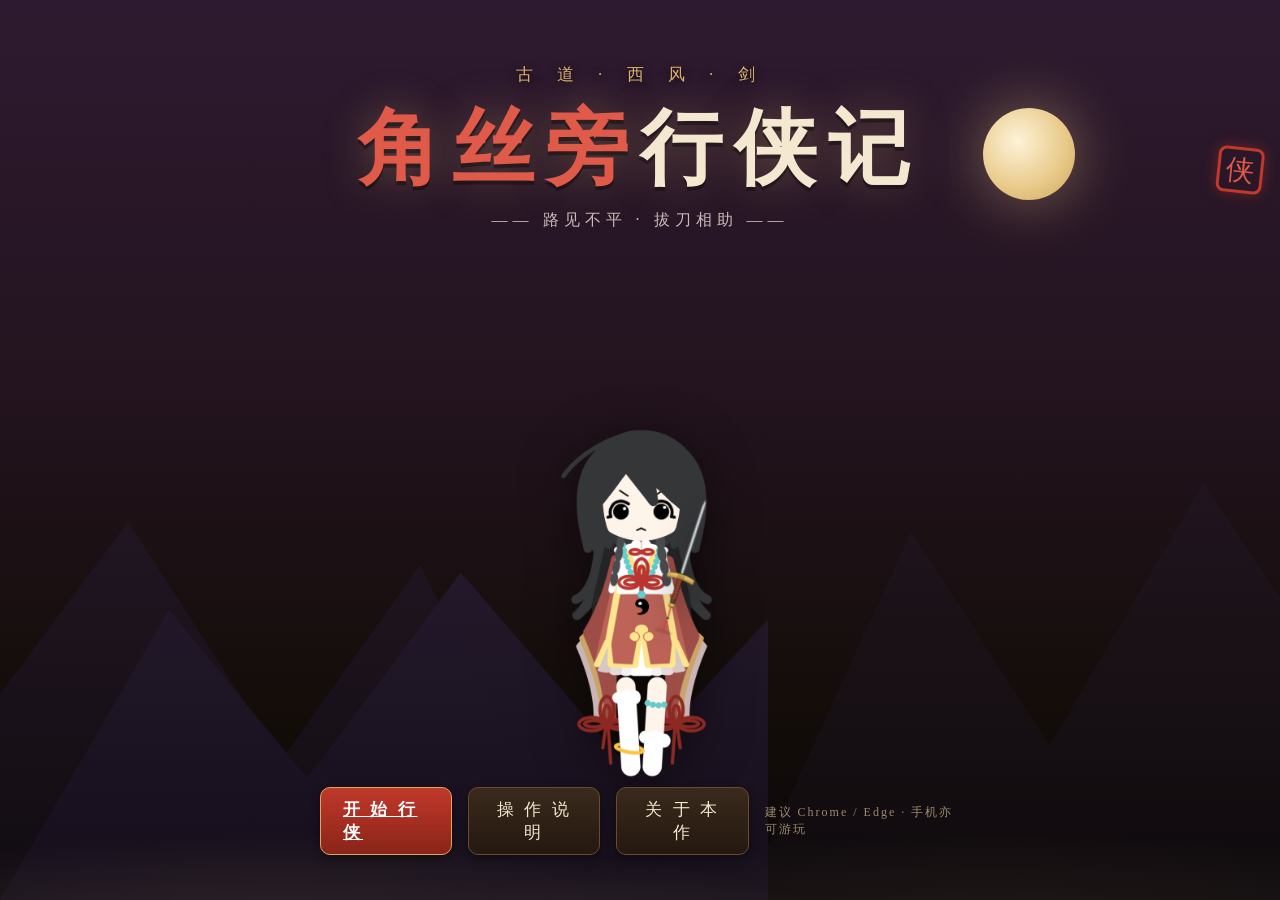
==== index.html @ 9d7b0a97 "游戏《角丝旁行侠记》：第一章三战剧情、Q版立绘与场景、WebAudio音效，可部署到静态托管" ====
﻿<!DOCTYPE html>
<html lang="zh-CN">
<head>
<meta charset="UTF-8">
<meta name="viewport" content="width=device-width, initial-scale=1.0, user-scalable=no">
<title>角丝旁行侠记</title>
<link rel="icon" href="data:image/svg+xml,%3Csvg xmlns='http://www.w3.org/2000/svg' viewBox='0 0 100 100'%3E%3Crect width='100' height='100' rx='18' fill='%23a83232'/%3E%3Ctext x='50' y='72' font-size='64' text-anchor='middle' fill='%23f4e9d0' font-family='KaiTi,serif'%3E%E4%BE%A0%3C/text%3E%3C/svg%3E">
<link rel="stylesheet" href="css/style.css">
</head>
<body>

<div class="title-screen">
  <div class="mountains">
    <div class="mountain"></div>
    <div class="mountain m2"></div>
    <div class="mountain m3"></div>
    <div class="moon"></div>
    <div class="fog"></div>
  </div>

  <div class="title-main">
    <div class="logo-small">古 道 · 西 风 · 剑</div>
    <h1 class="logo-title"><span class="accent">角丝旁</span>行侠记</h1>
    <div class="logo-sub">—— 路见不平 · 拔刀相助 ——</div>
    <div class="logo-seal">侠</div>
  </div>

  <div class="title-hero">
    <img class="hero-art" src="assets/hero.png" alt="角丝旁">
    <img class="sword-art" src="assets/sword.png" alt="普通剑">
  </div>

  <div class="title-menu">
    <a class="btn primary" href="game.html">开 始 行 侠</a>
    <button class="btn" id="btnHelp">操 作 说 明</button>
    <button class="btn" id="btnAbout">关 于 本 作</button>
    <div class="hint">建议 Chrome / Edge · 手机亦可游玩</div>
  </div>
</div>

<!-- 操作说明 -->
<div class="modal-mask" id="helpModal">
  <div class="modal">
    <h2>操 作 说 明</h2>
    <div class="line">
      · <b>← → 或 A D</b>：左右移动<br>
      · <b>空格 / J / 点击</b>：挥剑<br>
      · <b>手机</b>：左下 ◀ ▶ 移动，右下「拔剑」攻击<br>
      · 击败三波强敌：<small>古道山贼 → 众贼来犯 → 黑风寨主</small><br>
      · 行侠仗义，血量归零则再战一场
    </div>
    <div class="actions"><button class="btn primary small" id="helpClose">明 白 了</button></div>
  </div>
</div>

<!-- 关于 -->
<div class="modal-mask" id="aboutModal">
  <div class="modal">
    <h2>关 于 本 作</h2>
    <div class="line">
      <b>《角丝旁行侠记》</b>—— 一部武侠画风的横版剧情小游戏。<br><br>
      主角 <b>角丝旁</b>，是一名红衣女剑修。行走江湖，最见不得欺压良善之事——路见不平，拔刀相助。<br><br>
      立绘与场景均为手绘风格素材，音效由 WebAudio 实时合成，全程离线可用。
    </div>
    <div class="actions"><button class="btn primary small" id="aboutClose">关 闭</button></div>
  </div>
</div>

<script src="js/audio.js?v=1"></script>
<script>
(function () {
  var help = document.getElementById("helpModal");
  var about = document.getElementById("aboutModal");
  document.getElementById("btnHelp").addEventListener("click", function () { help.classList.add("open"); AudioSys.click(); });
  document.getElementById("btnAbout").addEventListener("click", function () { about.classList.add("open"); AudioSys.click(); });
  document.getElementById("helpClose").addEventListener("click", function () { help.classList.remove("open"); });
  document.getElementById("aboutClose").addEventListener("click", function () { about.classList.remove("open"); });
  [help, about].forEach(function (m) {
    m.addEventListener("click", function (ev) { if (ev.target === m) m.classList.remove("open"); });
  });
  function unlock() { AudioSys.init(); }
  window.addEventListener("pointerdown", unlock, { once: true });
})();
</script>
</body>
</html>
---- css/style.css ----
/* ============================================================
   《角丝旁行侠记》样式
   ============================================================ */
:root {
  --ink: #2b2018;
  --paper: #f4e9d0;
  --gold: #d9b06a;
  --red: #a83232;
  --dark: #1a1410;
}
* { box-sizing: border-box; margin: 0; padding: 0; }
html, body { height: 100%; }
body {
  font-family: "KaiTi", "STKaiti", "KaiTi_GB2312", "Microsoft YaHei", serif;
  background: #120d0a;
  color: var(--paper);
  overflow: hidden;
  user-select: none;
  -webkit-user-select: none;
  touch-action: manipulation;
}
img { -webkit-user-drag: none; }

/* ---------- 通用按钮 ---------- */
.btn {
  font-family: inherit;
  font-size: 17px;
  letter-spacing: 3px;
  color: var(--paper);
  background: linear-gradient(#3a2a1c, #241810);
  border: 1px solid #6b4a2f;
  border-radius: 10px;
  padding: 10px 22px;
  cursor: pointer;
  box-shadow: 0 3px 10px rgba(0,0,0,.4);
  transition: transform .12s, box-shadow .12s, filter .12s;
}
.btn:hover { transform: translateY(-2px); box-shadow: 0 6px 16px rgba(0,0,0,.5); filter: brightness(1.12); }
.btn:active { transform: translateY(0); }
.btn.primary {
  background: linear-gradient(#c0392b, #8a2418);
  border-color: #e0a45a;
  color: #fff;
  font-weight: bold;
}
.btn.small { font-size: 14px; padding: 6px 14px; letter-spacing: 2px; }

/* ============================================================
   标题页
   ============================================================ */
.title-screen {
  position: fixed; inset: 0;
  overflow: hidden;
  background: linear-gradient(#2e1a30 0%, #241420 40%, #140d0a 78%, #0a0705 100%);
}
.mountains { position: absolute; inset: 0; }
.mountain {
  position: absolute; bottom: 0;
  width: 60vw; height: 52vh;
  background: linear-gradient(#2a1e34, #160f1c);
  clip-path: polygon(0 100%, 22% 38%, 40% 74%, 60% 30%, 82% 72%, 100% 40%, 100% 100%);
  opacity: .9;
}
.mountain.m2 { left: -14vw; transform: scaleX(-1); height: 60vh; opacity: .55; }
.mountain.m3 { right: -18vw; height: 66vh; opacity: .35; }
.moon {
  position: absolute; top: 12%; right: 16%;
  width: 92px; height: 92px; border-radius: 50%;
  background: radial-gradient(circle at 38% 36%, #fdf3d8, #e8c886 60%, #c9a65f);
  box-shadow: 0 0 60px rgba(232,200,134,.45);
}
.fog {
  position: absolute; left: -20%; right: -20%; bottom: -8vh; height: 22vh;
  background: radial-gradient(50% 100% at 30% 100%, rgba(190,160,120,.22), transparent 70%),
              radial-gradient(50% 100% at 70% 100%, rgba(190,160,120,.16), transparent 70%);
}
.title-main { position: absolute; top: 7%; left: 50%; transform: translateX(-50%); text-align: center; z-index: 6; width: 92vw; }
.logo-small { color: var(--gold); font-size: 17px; letter-spacing: 10px; text-shadow: 0 2px 8px rgba(0,0,0,.6); }
.logo-title {
  margin-top: 8px;
  font-size: clamp(42px, 7.5vw, 82px);
  letter-spacing: 12px;
  color: var(--paper);
  text-shadow: 0 4px 0 rgba(0,0,0,.35), 0 0 40px rgba(217,176,106,.35);
}
.logo-title .accent { color: #e05a4a; }
.logo-sub { margin-top: 6px; color: #cbb; font-size: 16px; letter-spacing: 5px; }
.logo-seal {
  position: absolute; right: -34px; top: 50%;
  width: 46px; height: 46px;
  border: 3px solid #c0392b; border-radius: 8px;
  color: #e05a4a; font-size: 28px; line-height: 42px; text-align: center;
  transform: rotate(6deg); box-shadow: 0 0 14px rgba(192,57,43,.4);
}
.title-hero { position: absolute; left: 50%; bottom: 13%; transform: translateX(-52%); height: 40vh; z-index: 4; }
.title-hero .hero-art { height: 100%; filter: drop-shadow(0 10px 24px rgba(0,0,0,.5)); }
.title-hero .sword-art {
  position: absolute; height: 42%;
  left: 62%; top: 18%;
  transform: rotate(18deg);
  filter: drop-shadow(0 6px 14px rgba(0,0,0,.55));
  animation: floatSword 3.4s ease-in-out infinite;
}
@keyframes floatSword {
  0%, 100% { transform: rotate(18deg) translateY(0); }
  50% { transform: rotate(12deg) translateY(-10px); }
}
.title-menu {
  position: absolute; left: 50%; bottom: 5%; transform: translateX(-50%);
  display: flex; gap: 16px; z-index: 7; align-items: center;
}
.title-menu .hint { color: #9a8a70; font-size: 12px; letter-spacing: 2px; }
.modal-mask {
  position: fixed; inset: 0; z-index: 40;
  background: rgba(0,0,0,.6);
  display: none; align-items: center; justify-content: center;
  padding: 20px;
}
.modal-mask.open { display: flex; }
.modal {
  width: min(560px, 94vw);
  background: #241810;
  border: 1px solid #6b4a2f;
  border-radius: 14px;
  padding: 26px 30px;
  box-shadow: 0 10px 40px rgba(0,0,0,.6);
  max-height: 80vh; overflow: auto;
}
.modal h2 { color: var(--gold); letter-spacing: 6px; font-size: 22px; margin-bottom: 16px; }
.modal .line { line-height: 2; font-size: 16px; color: #e8dcc0; }
.modal .actions { margin-top: 18px; display: flex; justify-content: center; }

/* ============================================================
   游戏页
   ============================================================ */
.game { position: fixed; inset: 0; }
.scene { position: absolute; inset: 0; overflow: hidden; }
.scene-layer { position: absolute; inset: 0; opacity: 0; transition: opacity .6s ease; }
.scene-layer.active { opacity: 1; }

/* 场景一：古道茶摊 / 场景二：众贼（茶摊近景） */
.bg-trail { background: linear-gradient(#eec38a 0%, #e0a468 38%, #b8744a 62%, #6e4426 82%, #432a18 100%); }
.bg-trail .sun {
  position: absolute; right: 14%; top: 12%;
  width: 120px; height: 120px; border-radius: 50%;
  background: radial-gradient(circle at 40% 40%, #ffe9b0, #f0a860 60%, #d97a3a);
  box-shadow: 0 0 80px rgba(240,168,96,.6);
}
.bg-trail .far-hill {
  position: absolute; left: 0; right: 0; bottom: 16%; height: 34%;
  background: linear-gradient(#8a5a3a, #6e4426);
  clip-path: polygon(0 100%, 10% 42%, 22% 74%, 34% 30%, 48% 70%, 62% 22%, 76% 66%, 88% 34%, 100% 72%, 100% 100%);
  opacity: .8;
}
.bg-trail .near-hill {
  position: absolute; left: 0; right: 0; bottom: 10%; height: 22%;
  background: linear-gradient(#5a3824, #432a18);
  clip-path: polygon(0 100%, 16% 40%, 34% 80%, 50% 28%, 68% 74%, 84% 44%, 100% 78%, 100% 100%);
  opacity: .92;
}
.bamboo { position: absolute; width: 26px; }
.bamboo::before {
  content: ""; display: block; width: 100%; height: 100%;
  background: linear-gradient(90deg, #4a7a3a, #2e5424);
  border-radius: 4px;
  box-shadow: 4px 0 0 rgba(0,0,0,.18);
}
.bamboo .leaf {
  position: absolute; width: 34px; height: 8px; left: 8px;
  background: #4a8a38; border-radius: 60% 40% 60% 40%;
  transform-origin: 0 50%;
}
.bg-trail .stall { position: absolute; bottom: 13%; left: 36%; width: min(clamp(440px, 72vh, 800px), 46vw); filter: drop-shadow(0 6px 12px rgba(0,0,0,.35)); }

/* 场景三：黑风寨 */
.bg-stronghold {
  background: linear-gradient(#241a30 0%, #1a1220 42%, #241220 66%, #120b14 84%, #0a070c 100%);
}
.bg-stronghold .moon-slim {
  position: absolute; top: 10%; left: 18%;
  width: 70px; height: 70px; border-radius: 50%;
  background: radial-gradient(circle at 38% 36%, #fdf3d8, #e8c886 60%, #c9a65f);
  box-shadow: 0 0 50px rgba(232,200,134,.4);
  opacity: .9;
}
.bg-stronghold .far-hill {
  position: absolute; left: 0; right: 0; bottom: 16%; height: 36%;
  background: linear-gradient(#1c1424, #120c18);
  clip-path: polygon(0 100%, 12% 44%, 26% 78%, 40% 34%, 56% 72%, 70% 26%, 86% 66%, 100% 40%, 100% 100%);
  opacity: .85;
}
.bg-stronghold .near-hill {
  position: absolute; left: 0; right: 0; bottom: 10%; height: 20%;
  background: linear-gradient(#160f1c, #0e0912);
  clip-path: polygon(0 100%, 20% 36%, 40% 80%, 60% 30%, 80% 76%, 100% 42%, 100% 100%);
}
.bg-stronghold .gate { position: absolute; left: 50%; bottom: 12%; transform: translateX(-50%); width: min(300px, 46vw); filter: drop-shadow(0 10px 20px rgba(0,0,0,.6)); }
.flame {
  position: absolute; bottom: 13%; width: 26px; height: 44px;
  background: radial-gradient(circle at 50% 80%, #ffe9a0, #f08a3a 45%, #d94a2a 70%, rgba(217,74,42,0) 100%);
  border-radius: 50% 50% 50% 50% / 60% 60% 40% 40%;
  animation: flicker 1.1s ease-in-out infinite alternate;
  filter: blur(1px);
}
@keyframes flicker { from { transform: scaleY(1) rotate(-2deg); opacity: .9; } to { transform: scaleY(1.25) rotate(2deg); opacity: 1; } }

/* 地面 */
.ground {
  position: absolute; left: 0; right: 0; bottom: 0; height: 13%;
  background: linear-gradient(#5a3824 0%, #3a2418 55%, #241408 100%);
  border-top: 2px solid rgba(240,200,140,.25);
}

/* ---------- 战斗区 ---------- */
.arena { position: absolute; inset: 0; z-index: 3; }
.entity { position: absolute; bottom: 13%; }
.hero-entity { left: 8%; z-index: 5; }
.hero-entity img.hero { height: clamp(110px, 18vh, 200px); display: block; filter: drop-shadow(0 8px 14px rgba(0,0,0,.4)); }
.hero-entity.slash-pose img.hero { transform: translateY(4px) scale(1.03); }
.hero-entity.hurt img.hero { filter: brightness(1.5) sepia(.4) hue-rotate(-40deg) saturate(2.4); }
.enemy-entity { z-index: 4; transition: left .02s linear; }
.enemy-entity img.enemy { display: block; filter: drop-shadow(0 6px 12px rgba(0,0,0,.35)); }
.enemy-entity.bandit img.enemy { height: clamp(110px, 18vh, 200px); }
.enemy-entity.elite img.enemy { height: clamp(140px, 24vh, 260px); }
.enemy-entity.boss img.enemy { height: clamp(170px, 30vh, 320px); }
.enemy-entity.hurt img.enemy { filter: drop-shadow(0 6px 12px rgba(0,0,0,.35)) brightness(1.5) sepia(1) hue-rotate(-45deg) saturate(3); }
.enemy-entity.enraged img.enemy { filter: drop-shadow(0 0 16px rgba(255,80,60,.8)); }
.enemy-entity.dead img.enemy { opacity: 0; transform: rotate(90deg) translateY(20px); transition: all .5s ease; }
.enemy-entity .name-tag {
  position: absolute; top: -24px; left: 50%; transform: translateX(-50%);
  background: rgba(20,12,8,.85); color: var(--gold);
  font-size: 13px; letter-spacing: 2px; padding: 2px 12px; border-radius: 9px;
  border: 1px solid #6b4a2f; white-space: nowrap;
}
.enemy-entity .hpbar {
  position: absolute; top: -6px; left: 50%; transform: translateX(-50%);
  width: 64%; height: 7px; background: #3a2a1c; border-radius: 5px; overflow: hidden;
  border: 1px solid #241810; display: none;
}
.enemy-entity.show-hp .hpbar { display: block; }
.enemy-entity .hpbar .fill { display: block; height: 100%; width: 100%; background: linear-gradient(#e05a4a, #a83232); transition: width .12s; }

/* 挥剑 */
#sword {
  position: absolute; z-index: 7; pointer-events: none;
  height: clamp(70px, 11vh, 110px);
  transform-origin: 50% 88%;
  opacity: 0;
}
#sword img { height: 100%; display: block; }
#sword img.flip { transform: scaleX(-1); }
#sword.slash { animation: swordSwing .34s ease-out; }
@keyframes swordSwing {
  0% { transform: rotate(-72deg) scale(.9); opacity: 0; }
  12% { opacity: 1; }
  60% { transform: rotate(8deg) scale(1.05); opacity: 1; }
  100% { transform: rotate(78deg) scale(1); opacity: 0; }
}
/* 剑气弧光 */
#blade {
  position: absolute; z-index: 6; pointer-events: none;
  width: 220px; height: 130px; opacity: 0;
  background: radial-gradient(ellipse at 20% 50%, rgba(255,255,255,.85), rgba(220,240,255,.35) 45%, transparent 70%);
  border-radius: 50%;
  filter: blur(6px);
}
#blade.slash { animation: bladeFlash .3s ease-out; }
@keyframes bladeFlash { 0% { opacity: 0; transform: scaleX(.4); } 25% { opacity: .9; } 100% { opacity: 0; transform: scaleX(1.15); } }

/* 飘字 */
.float-num {
  position: absolute; z-index: 12; font-size: 22px; font-weight: bold;
  color: #ffe08a; text-shadow: 0 2px 0 #000, 0 0 8px rgba(255,120,60,.6);
  pointer-events: none; animation: floatUp .85s ease-out forwards;
}
.float-num.crit { color: #ff6a5a; font-size: 26px; }
@keyframes floatUp { 0% { transform: translateY(0); opacity: 1; } 100% { transform: translateY(-56px); opacity: 0; } }

/* 受击闪屏 / 震动 */
.hurt-flash { position: fixed; inset: 0; z-index: 50; background: radial-gradient(ellipse at center, rgba(255,60,40,.28), rgba(160,20,10,.55)); opacity: 0; pointer-events: none; }
.hurt-flash.go { animation: hurtFlash .3s ease-out; }
@keyframes hurtFlash { 0% { opacity: 1; } 100% { opacity: 0; } }
.arena.shake { animation: shake .3s ease-out; }
@keyframes shake { 0%,100% { transform: translate(0,0); } 25% { transform: translate(-6px,3px); } 50% { transform: translate(5px,-3px); } 75% { transform: translate(-3px,-2px); } }

/* ---------- HUD ---------- */
.hud {
  position: absolute; top: 12px; left: 12px; right: 12px;
  display: flex; align-items: center; gap: 14px; z-index: 10;
}
.bar { display: flex; align-items: center; gap: 8px; background: rgba(20,12,8,.55); border-radius: 10px; padding: 6px 12px; }
.bar .label { color: var(--paper); font-size: 15px; letter-spacing: 2px; white-space: nowrap; }
.bar .track { width: 170px; height: 13px; background: #3a2a1c; border: 1px solid #6b4a2f; border-radius: 8px; overflow: hidden; }
.bar .fill { height: 100%; width: 100%; background: linear-gradient(#8fdc6a, #3f9a2a); transition: width .15s; }
.bossbar { display: none; }
.bossbar.show { display: flex; }
.bossbar .fill { background: linear-gradient(#f07860, #b02a20); }
.wave-tag { margin-left: auto; color: var(--gold); font-size: 16px; letter-spacing: 3px; text-shadow: 0 2px 6px rgba(0,0,0,.7); white-space: nowrap; }
.controls-hint {
  position: absolute; bottom: 2%; left: 50%; transform: translateX(-50%);
  color: rgba(244,233,208,.65); font-size: 12px; letter-spacing: 3px; z-index: 8;
  text-shadow: 0 1px 4px rgba(0,0,0,.8); pointer-events: none; white-space: nowrap;
}

/* ---------- 剧情条 ---------- */
.dialog {
  position: absolute; left: 50%; bottom: 9%; transform: translateX(-50%);
  width: min(760px, 92vw); z-index: 20;
  background: linear-gradient(rgba(28,18,12,.96), rgba(18,11,7,.96));
  border: 1px solid #8a5a2e; border-radius: 14px;
  padding: 16px 22px 14px;
  box-shadow: 0 8px 30px rgba(0,0,0,.6);
}
.speaker {
  display: inline-block; background: var(--red); color: #ffe;
  font-size: 14px; letter-spacing: 2px;
  padding: 3px 14px; border-radius: 10px; margin-bottom: 8px;
  box-shadow: 0 2px 6px rgba(0,0,0,.35);
}
.speaker.narrator { background: #4a3a28; }
.speaker.hero { background: #7a2a3a; border: 1px solid #e0a45a; }
.dialog .text { font-size: 18px; line-height: 1.8; min-height: 2.2em; color: #f0e6cc; }
.caret { display: inline-block; width: 10px; color: var(--gold); animation: blink .9s steps(1) infinite; }
@keyframes blink { 50% { opacity: 0; } }
.next {
  position: absolute; right: 18px; bottom: 10px;
  color: var(--gold); font-size: 13px; letter-spacing: 2px;
  animation: blink 1.1s steps(1) infinite;
}

/* ---------- 触屏 ---------- */
.touch-ctrl { position: absolute; left: 0; right: 0; bottom: 0; z-index: 15; display: none; pointer-events: none; }
.tbtn {
  position: absolute; bottom: 14px; pointer-events: auto;
  width: 62px; height: 62px; border-radius: 50%;
  background: rgba(30,18,10,.6); border: 2px solid #6b4a2f; color: var(--paper);
  font-size: 22px; font-family: inherit;
}
.tbtn:active { background: rgba(160,50,30,.7); }
.tleft { left: 18px; }
.tright { left: 96px; }
.tatk { right: 20px; width: 84px; height: 84px; border-radius: 42px; font-size: 17px; letter-spacing: 3px; background: rgba(160,40,24,.65); border-color: #e0a45a; color: #fff; }
@media (hover: none), (pointer: coarse) { .touch-ctrl { display: block; } .controls-hint { display: none; } }

/* ---------- 结果 ---------- */
.result-overlay {
  position: fixed; inset: 0; z-index: 60;
  background: rgba(0,0,0,.74);
  display: none; align-items: center; justify-content: center; padding: 20px;
}
.result-overlay.open { display: flex; }
.result-card {
  width: min(520px, 94vw);
  background: linear-gradient(#2a1c10, #1a1008);
  border: 2px solid var(--gold); border-radius: 18px;
  padding: 34px 40px; text-align: center;
  box-shadow: 0 0 70px rgba(217,176,106,.22);
}
.result-card .tag { color: #8a7a60; font-size: 13px; letter-spacing: 6px; }
.result-card .title { margin-top: 10px; font-size: 44px; color: var(--gold); letter-spacing: 12px; text-shadow: 0 0 22px rgba(217,176,106,.5); }
.result-card .title.fail { color: #d98a7a; text-shadow: 0 0 22px rgba(217,80,60,.5); }
.result-card .desc { margin-top: 14px; color: #e8dcc0; line-height: 1.9; font-size: 16px; white-space: pre-line; }
.result-card .actions { margin-top: 24px; display: flex; gap: 14px; justify-content: center; flex-wrap: wrap; }

/* 山寨门口铁艺烛台架 */
.brazier {
  position: absolute;
  z-index: 2;
  filter: drop-shadow(0 6px 12px rgba(0,0,0,.45));
}
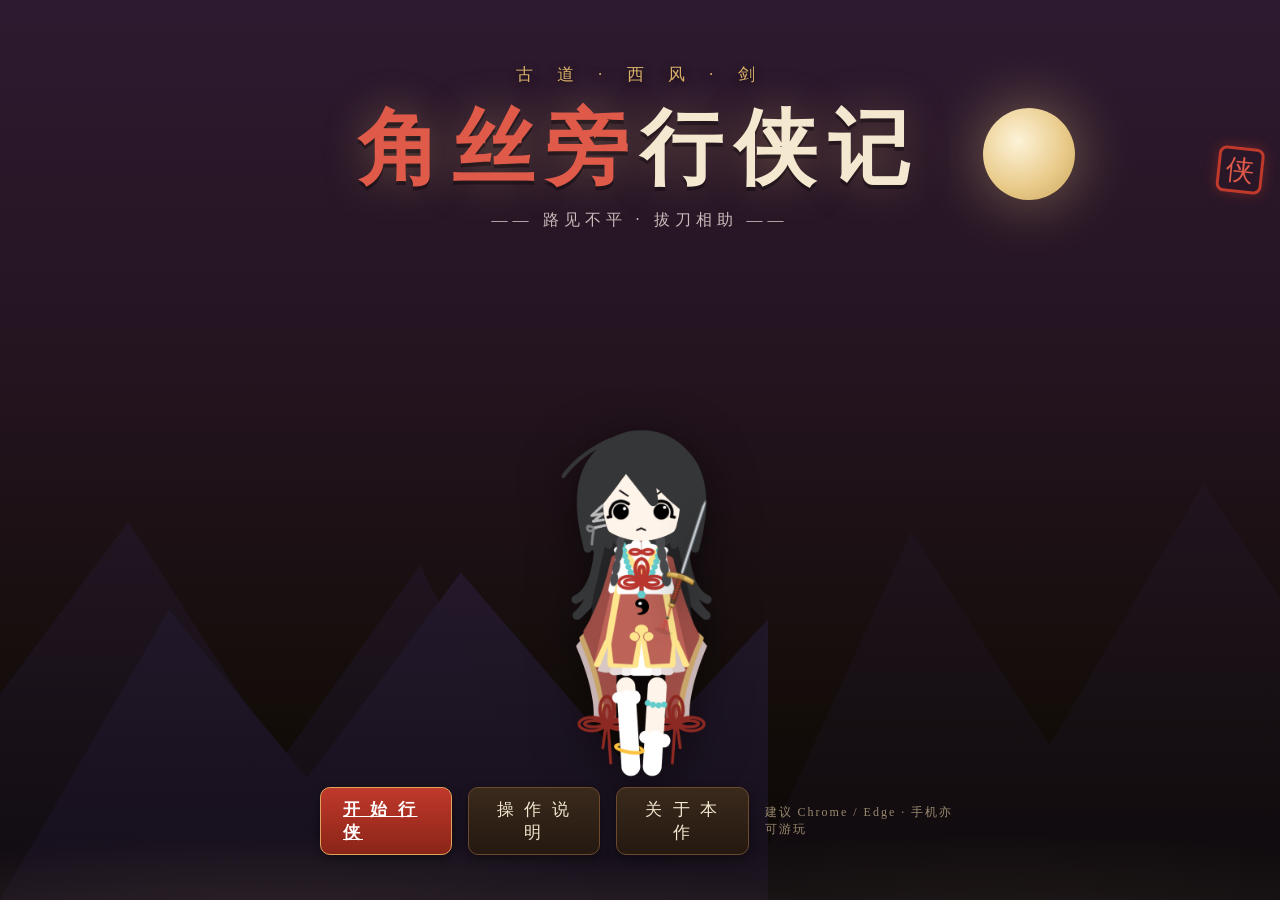
==== commit 664c09bf: "更换主角白天/夜晚立绘为高清新素材，并刷新缓存版本号 v=12 - assets/hero.png      白天立绘：替换为高清新素材（404x886，与原作图对齐） - assets/hero-d" ====
--- a/index.html
+++ b/index.html
@@ -5,7 +5,7 @@
 <meta name="viewport" content="width=device-width, initial-scale=1.0, user-scalable=no">
 <title>角丝旁行侠记</title>
 <link rel="icon" href="data:image/svg+xml,%3Csvg xmlns='http://www.w3.org/2000/svg' viewBox='0 0 100 100'%3E%3Crect width='100' height='100' rx='18' fill='%23a83232'/%3E%3Ctext x='50' y='72' font-size='64' text-anchor='middle' fill='%23f4e9d0' font-family='KaiTi,serif'%3E%E4%BE%A0%3C/text%3E%3C/svg%3E">
-<link rel="stylesheet" href="css/style.css">
+<link rel="stylesheet" href="css/style.css?v=12">
 </head>
 <body>
 
@@ -26,7 +26,7 @@
   </div>
 
   <div class="title-hero">
-    <img class="hero-art" src="assets/hero.png" alt="角丝旁">
+    <img class="hero-art" src="assets/hero.png?v=12" alt="角丝旁">
     <img class="sword-art" src="assets/sword.png" alt="普通剑">
   </div>
 
@@ -66,7 +66,7 @@
   </div>
 </div>
 
-<script src="js/audio.js?v=1"></script>
+<script src="js/audio.js?v=12"></script>
 <script>
 (function () {
   var help = document.getElementById("helpModal");
--- a/css/style.css
+++ b/css/style.css
@@ -367,4 +367,118 @@
   position: absolute;
   z-index: 2;
   filter: drop-shadow(0 6px 12px rgba(0,0,0,.45));
+}
+/* ============================================================
+   第二章：县衙剧情
+   ============================================================ */
+.c2 { position: fixed; inset: 0; overflow: hidden; background: #120c08; }
+.c2-scene { position: absolute; inset: 0; }
+.c2-scene svg { width: 100%; height: 100%; display: block; }
+.c2-char {
+  position: absolute; bottom: 13%; height: 42vh; z-index: 5;
+  transition: filter .25s ease, transform .25s ease, opacity .25s ease;
+}
+.c2-char img { height: 100%; display: block; filter: drop-shadow(0 10px 18px rgba(0,0,0,.55)); }
+.c2-char.hero { left: 7%; }
+.c2-char.magistrate { right: 7%; }
+.c2-char.dim { filter: brightness(.55); }
+.c2-char.speaking { transform: translateY(-5px); }
+.c2-char.hidden { opacity: 0; }
+.c2-cg {
+  position: absolute; inset: 0; z-index: 4; display: none;
+  align-items: center; justify-content: center; background: #080505;
+}
+.c2-cg.open { display: flex; }
+.c2-cg svg { width: 100%; height: 100%; display: block; }
+.c2-banner {
+  position: absolute; inset: 0; z-index: 26; display: none;
+  align-items: center; justify-content: center;
+  background: rgba(8,4,2,.6); cursor: pointer;
+}
+.c2-banner.open { display: flex; }
+.c2-banner span {
+  font-size: clamp(34px, 6vw, 54px); letter-spacing: 20px; color: var(--gold);
+  text-shadow: 0 0 34px rgba(217,176,106,.65), 0 4px 0 rgba(0,0,0,.4);
+}
+.c2-banner .hint { position: absolute; bottom: 12%; left: 50%; transform: translateX(-50%); color: #9a8a70; font-size: 13px; letter-spacing: 4px; }
+.c2-end {
+  position: fixed; inset: 0; z-index: 70; display: none;
+  align-items: center; justify-content: center; padding: 20px;
+  background: rgba(0,0,0,.8);
+}
+.c2-end.open { display: flex; }
+.speaker.official { background: #5a3a1c; border: 1px solid #d9b06a; }
+.speaker.hero { background: #7a2a3a; border: 1px solid #e0a45a; }
+.c2-music { position: absolute; top: 12px; right: 12px; z-index: 30; }
+.c2-progress {
+  position: absolute; top: 12px; left: 12px; z-index: 30;
+  color: rgba(244,233,208,.6); font-size: 13px; letter-spacing: 2px;
+  background: rgba(20,12,8,.5); padding: 6px 12px; border-radius: 9px; border: 1px solid #6b4a2f;
+}
+/* ---------- 第二章：窗外下雨打雷 ---------- */
+.yrain, .yrain2 { animation: none; }
+
+@keyframes yRainFall { from { transform: translateY(0); } to { transform: translateY(360px); } }
+.yflash { animation: yLightning 3.6s linear infinite; }
+@keyframes yLightning {
+  0%, 88%, 91%, 94.5%, 97%, 100% { opacity: 0; }
+  88.5% { opacity: .95; }
+  89.2% { opacity: .15; }
+  89.8% { opacity: .8; }
+  91.4% { opacity: .25; }
+  92% { opacity: .7; }
+}
+.ybolt { animation: yBolt 3.6s linear infinite; }
+@keyframes yBolt {
+  0%, 88.2%, 94.6%, 100% { opacity: 0; }
+  89% { opacity: 1; }
+  89.5% { opacity: .9; }
+  92.2% { opacity: .95; }
+}
+
+/* ---------- 手机端适配 ---------- */
+@media (max-width: 620px) {
+  .c2-char { height: 28vh; }
+  .c2-char.hero { left: 3%; }
+  .c2-char.magistrate { right: 3%; }
+  .c2-progress { font-size: 11px; padding: 4px 9px; top: 66px; }
+  .c2-music { font-size: 12px; padding: 5px 10px; top: 64px; }
+  .dialog { width: 92vw; padding: 7px 14px 7px; bottom: 13%; }
+  .dialog .text { font-size: 15px; line-height: 1.55; }
+  .dialog .next { bottom: 6px; right: 12px; font-size: 12px; }
+  .dialog .speaker { font-size: 13px; padding: 2px 10px; margin-bottom: 5px; }
+  .tatk { width: 64px; height: 64px; border-radius: 32px; font-size: 15px; letter-spacing: 2px; }
+  .c2-banner span { letter-spacing: 14px; }
+}
+/* ---------- 顶部红灯笼（自适应两端） ---------- */
+.c2-lantern { position: absolute; top: 3%; width: 46px; height: 64px; z-index: 8; pointer-events: none; }
+.c2-lantern.left { left: 4%; }
+.c2-lantern.right { right: 4%; }
+.c2-lantern .cord { display: block; width: 2px; height: 18px; margin: 0 auto; background: #1f1208; }
+.c2-lantern .lamp {
+  display: block; width: 46px; height: 46px; margin: 0 auto;
+  background: radial-gradient(circle at 40% 35%, #e86a5a, #a83232 72%);
+  border: 2px solid #7a1a10; border-radius: 50%;
+  color: #ffdf9a; font-size: 22px; line-height: 44px; text-align: center;
+  font-family: KaiTi, serif;
+  box-shadow: 0 0 18px rgba(224,90,74,.5), inset 0 0 8px rgba(255,160,80,.35);
+}
+@media (max-width: 620px) {
+  .c2-lantern { top: 2%; width: 38px; height: 52px; }
+  .c2-lantern.left { left: 3%; }
+  .c2-lantern.right { right: 3%; }
+  .c2-lantern .cord { height: 13px; }
+  .c2-lantern .lamp { width: 38px; height: 38px; font-size: 18px; line-height: 36px; }
+}
+/* ---------- 移动端：整体抬高（地面+场景物件+人物），避免对话框挡住人物 ---------- */
+@media (max-width: 620px) {
+  .scene-layer .ground { height: 28%; }
+  .arena .entity { bottom: 28%; }
+  /* 场景物件随地面一起抬高，不被加高的地面遮挡 */
+  .bg-trail .far-hill, .bg-stronghold .far-hill { bottom: 31%; }
+  .bg-trail .near-hill, .bg-stronghold .near-hill { bottom: 25%; }
+  .bg-trail .stall { bottom: 28% !important; }
+  .bg-stronghold .gate { bottom: 27%; }
+  .bamboo { bottom: 30% !important; }
+  .brazier { bottom: 28% !important; }
 }
